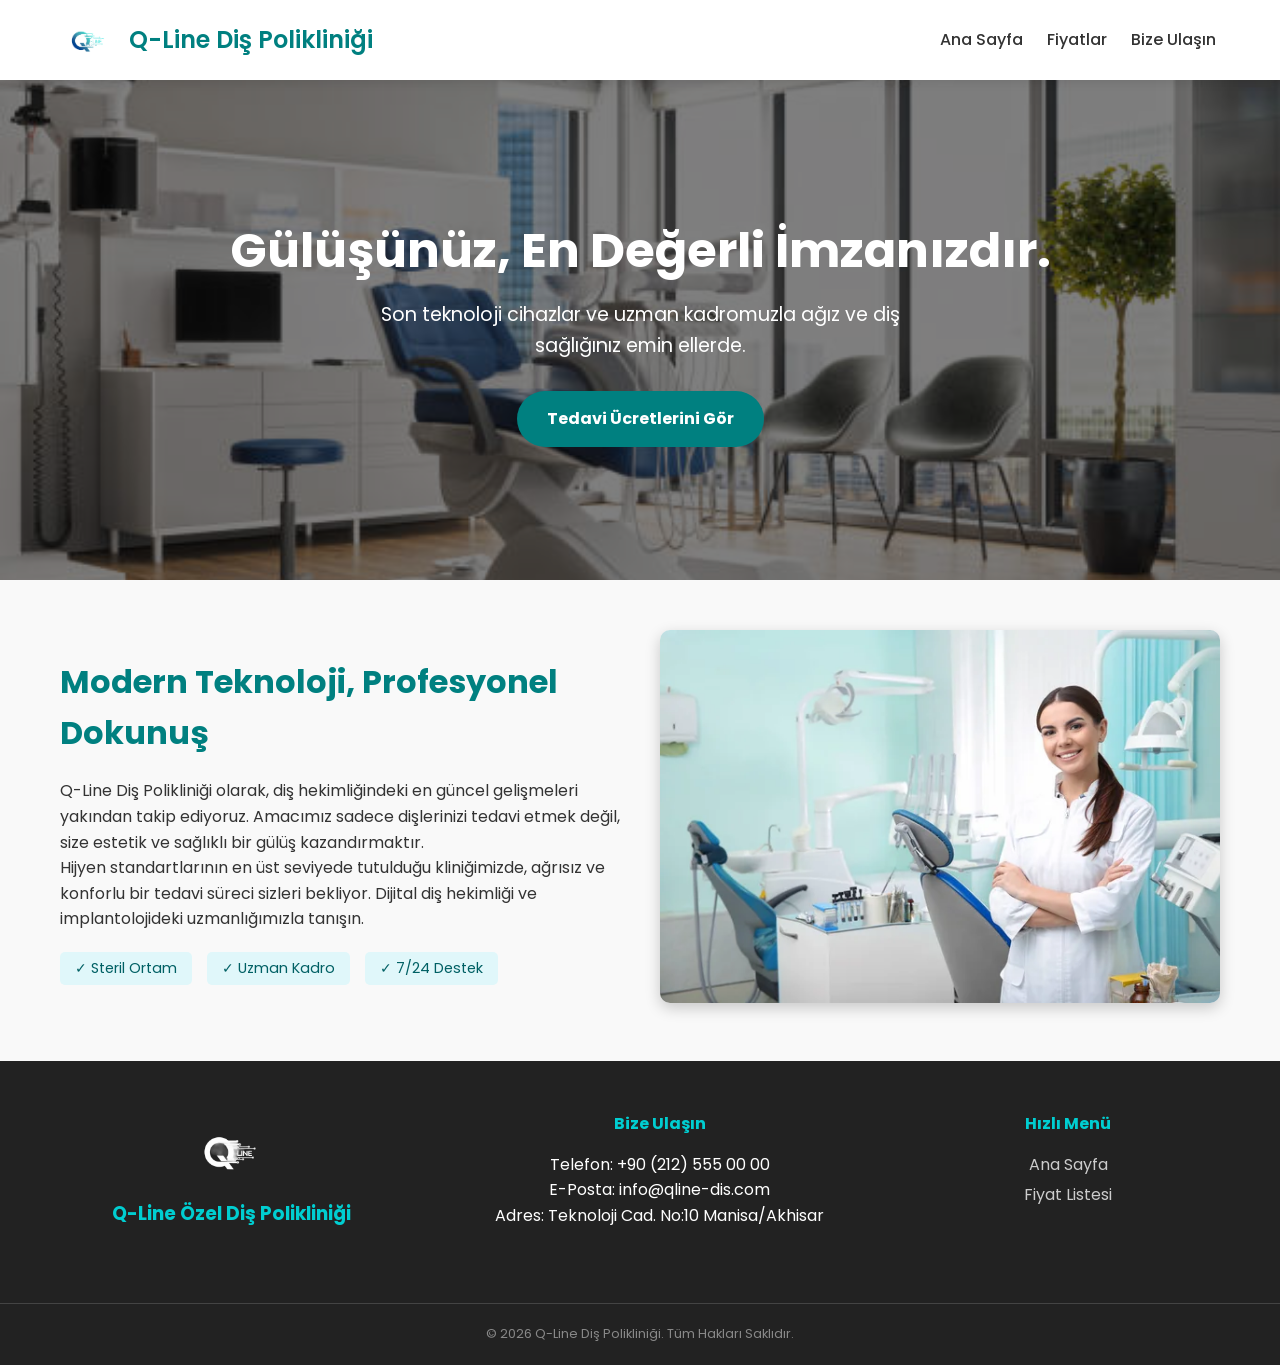
==== index.html @ 9583fdb8 "Add files via upload" ====
<!DOCTYPE html>
<html lang="tr">
<head>
    <meta charset="UTF-8">
    <meta name="viewport" content="width=device-width, initial-scale=1.0">
    <meta name="author" content="Oğuzhan Püsküllü">
    <meta name="keywords" content="q-line,diş,klinik,özel,">
    <link rel="shortcut icon" href="photos/logo.png">
    <title>Q-Line Diş Polikliniği | Modern ve Güvenilir</title>
    <link rel="stylesheet" href="style.css">
    <link href="https://fonts.googleapis.com/css2?family=Poppins:wght@300;400;600&display=swap" rel="stylesheet">
</head>
<body>

    <div class="navbar">
        <div class="logo-container">
            <img src="photos/logo.png" alt="Q-Line Logo" class="nav-logo">
            <span class="brand-name">Q-Line Diş Polikliniği</span>
        </div>
        <div class="menu-links">
            <a href="index.html" class="active">Ana Sayfa</a>
            <a href="task2.html">Fiyatlar</a>
            <a href="#iletisim">Bize Ulaşın</a>
        </div>
    </div>

    <div class="hero-section">
        <div class="hero-overlay">
            <h1>Gülüşünüz, En Değerli İmzanızdır.</h1>
            <p>Son teknoloji cihazlar ve uzman kadromuzla ağız ve diş sağlığınız emin ellerde.</p>
            <a href="task2.html" class="cta-button">Tedavi Ücretlerini Gör</a>
        </div>
    </div>

    <div class="container main-content">
        <div class="row">
            <div class="col-text">
                <h2>Modern Teknoloji, Profesyonel Dokunuş</h2>
                <p>
                    Q-Line Diş Polikliniği olarak, diş hekimliğindeki en güncel gelişmeleri yakından takip ediyoruz. 
                    Amacımız sadece dişlerinizi tedavi etmek değil, size estetik ve sağlıklı bir gülüş kazandırmaktır.
                </p>
                <p>
                    Hijyen standartlarının en üst seviyede tutulduğu kliniğimizde, ağrısız ve konforlu bir tedavi süreci 
                    sizleri bekliyor. Dijital diş hekimliği ve implantolojideki uzmanlığımızla tanışın.
                </p>
                <div class="features">
                    <div class="feature-item">✓ Steril Ortam</div>
                    <div class="feature-item">✓ Uzman Kadro</div>
                    <div class="feature-item">✓ 7/24 Destek</div>
                </div>
            </div>
            <div class="col-image">
                <img src="photos/disci.jpg" alt="Q-Line Uzman Diş Hekimi">
            </div>
        </div>
    </div>

    <div id="iletisim" class="footer">
        <div class="footer-content">
            <div class="footer-box">
                <img src="photos/logo.png" alt="Q-Line Logo Küçük">
                <h3>Q-Line Özel Diş Polikliniği</h3>
            </div>
            
            <div class="footer-box">
                <h4>Bize Ulaşın</h4>
                <p>Telefon: +90 (212) 555 00 00</p>
                <p>E-Posta: info@qline-dis.com</p>
                <p>Adres: Teknoloji Cad. No:10 Manisa/Akhisar</p>
            </div>

            <div class="footer-box">
                <h4>Hızlı Menü</h4>
                <a href="index.html">Ana Sayfa</a>
                <a href="task2.html">Fiyat Listesi</a>
            </div>
        </div>
        
        <div class="copyright">
            <p>&copy; 2026 Q-Line Diş Polikliniği. Tüm Hakları Saklıdır.</p>
        </div>
    </div>

</body>
</html>
---- style.css ----
/* GENEL AYARLAR */
* {
    margin: 0;
    padding: 0;
    box-sizing: border-box; /* Kutuların boyut hesaplamasını düzeltir */
}
:root {
    --primary-color: #233b61;                                    
    --accent-color: #3498db;     
    --highlight-color: #00c721;  
    --bg-color: #f4f6f7;         
    --text-dark: #333333;
    --text-light: #7f8c8d;
}

body {
    font-family: 'Poppins', sans-serif; /* Modern ve okunaklı font */
    background-color: #f9f9f9;
    color: #333;
    line-height: 1.6;
}

/* ÜST MENÜ (NAVBAR) TASARIMI */
.navbar {
    background-color: #ffffff;
    height: 80px;
    display: flex; /* Elemanları yan yana dizer */
    justify-content: space-between; /* Sağa ve sola yaslar */
    align-items: center; /* Dikeyde ortalar */
    padding: 0 5%; /* Kenarlardan boşluk */
    box-shadow: 0 2px 10px rgba(0,0,0,0.1); /* Hafif gölge */
    position: sticky; /* Sayfa kayınca üstte sabit kalır */
    top: 0;
    z-index: 1000;
}

.logo-container {
    display: flex;
    align-items: center;
}

.nav-logo {
    height: 50px; /* Logo boyutu */
    margin-right: 15px;
}

.brand-name {
    font-size: 1.5rem;
    font-weight: 600;
    color: #008080; /* Q-Line Logodaki Turkuaz tonu */
}

.menu-links a {
    text-decoration: none; /* Alt çizgiyi kaldır */
    color: #333;
    margin-left: 20px;
    font-weight: 500;
    transition: color 0.3s; /* Renk değişimi yumuşak olsun */
}

.menu-links a:hover {
    color: #008080; /* Üzerine gelince turkuaz olsun */
}

/* HERO ALANI (KAPAK FOTOĞRAFI) */
.hero-section {
    width: 100%;
    height: 500px;
    /* Klinik fotoğrafını arka plan yapıyoruz */
    background-image: url('photos/disfoto.jpg'); 
    background-size: cover; /* Resmi alana sığdır */
    background-position: center;
    position: relative;
    display: flex;
    align-items: center;
    justify-content: center;
    text-align: center;
}

/* Resmin üzerine koyu bir filtre atarak yazıyı okunur yapıyoruz */
.hero-overlay {
    background-color: rgba(0, 0, 0, 0.5); /* Yarı saydam siyah */
    width: 100%;
    height: 100%;
    display: flex;
    flex-direction: column;
    align-items: center;
    justify-content: center;
    color: white;
    padding: 20px;
}

.hero-overlay h1 {
    font-size: 3rem;
    margin-bottom: 10px;
}

.hero-overlay p {
    font-size: 1.2rem;
    margin-bottom: 30px;
    max-width: 600px;
}

/* Buton Tasarımı */
.cta-button {
    padding: 15px 30px;
    background-color: #008080; /* Turkuaz */
    color: white;
    text-decoration: none;
    border-radius: 30px; /* Yuvarlak kenarlar */
    font-weight: bold;
    transition: background 0.3s;
}

.cta-button:hover {
    background-color: #005f5f; /* Koyu turkuaz */
}

/* İÇERİK BÖLÜMÜ (Flexbox ile yan yana dizilim) */
.container {
    max-width: 1200px;
    margin: 50px auto; /* Ortala */
    padding: 0 20px;
}

.row {
    display: flex; /* Yan yana getir */
    align-items: center;
    gap: 40px; /* Aradaki boşluk */
    flex-wrap: wrap; /* Mobilde sığmazsa aşağı at */
}

.col-text {
    flex: 1; /* Alanın yarısını kapla */
}

.col-image {
    flex: 1; /* Alanın diğer yarısını kapla */
}

.col-image img {
    width: 100%;
    border-radius: 10px;
    box-shadow: 0 5px 15px rgba(0,0,0,0.2);
}

.col-text h2 {
    color: #008080;
    margin-bottom: 20px;
    font-size: 2rem;
}

.features {
    margin-top: 20px;
    display: flex;
    gap: 15px;
}

.feature-item {
    background: #e0f7fa;
    padding: 5px 15px;
    border-radius: 5px;
    color: #006064;
    font-size: 0.9rem;
}

/* FOOTER (ALT KISIM) */
.footer {
    background-color: #222; /* Koyu arka plan */
    color: #fff;
    padding: 50px 0 20px 0;
}

.footer-content {
    max-width: 1200px;
    margin: 0 auto;
    display: flex;
    justify-content: space-around;
    flex-wrap: wrap;
    text-align: center;
}

.footer-box {
    margin-bottom: 20px;
    min-width: 200px;
}

.footer-box img {
    height: 80px;
    margin-bottom: 0px;
    filter: brightness(0) invert(1); /* Logoyu beyaz yapar */
}

.footer-box h3, .footer-box h4 {
    margin-bottom: 15px;
    color: #00ced1;
}

.footer-box a {
    color: #ccc;
    text-decoration: none;
    display: block;
    margin-bottom: 5px;
}

.copyright {
    text-align: center;
    margin-top: 40px;
    border-top: 1px solid #444;
    padding-top: 20px;
    font-size: 0.8rem;
    color: #888;
}

.main-container {
    max-width: 1200px;
    margin: 0 auto;
    padding: 40px 20px;
    text-align: center;
}

/* BAŞLIK ALANI VE LOGO YERLEŞİMİ */
.page-header {
    margin-bottom: 50px;
}

/* HTML değiştirmeden CSS ile Logo Ekleme (Ghost Protocol Yöntemi) */
/* Yorum: HTML yapısını bozmamak için ::before pseudo-element kullandım  */
.page-header::before {
    content: ''; /* İçerik boş, sadece görsel olacak */
    display: block; /* Blok eleman gibi davranıp üstte yer kaplasın */
    width: 200px;   /* Logonun genişliği */
    height: 100px;  /* Logonun yüksekliği */
    margin: 0 auto 20px auto; /* Ortala ve altından boşluk bırak */
    
    /* Logo Dosyasının Yolu */
    background-image: url('photos/logo.png'); 
    background-size: contain; /* Resmi kutuya sığdır */
    background-repeat: no-repeat; /* Tekrar etme */
    background-position: center; /* Ortala */
}

.page-header h1 {
    color: var(--primary-color);
    font-size: 2.5rem;
    margin-bottom: 10px;
}

.page-header p {
    color: var(--text-light);
    margin-bottom: 40px;
}

/* GHOST PROTOCOL GÖREVİ: LAYOUT ÇÖZÜMÜ */
.pricing-wrapper {
    display: flex; /* Kartları yan yana diz */
    justify-content: center;
    gap: 30px;
    flex-wrap: wrap; /* Mobilde alta düşmesi için */
    align-items: stretch;
}

/* KART TASARIMI */
.card {
    background: #ffffff;
    border-radius: 10px;
    box-shadow: 0 5px 15px rgba(0,0,0,0.1);
    flex: 1;
    min-width: 300px;
    max-width: 380px;
    display: flex;
    flex-direction: column;
    overflow: hidden;
    position: relative;
    border-top: 5px solid var(--primary-color);
    transition: transform 0.3s ease;
}

.card:hover {
    transform: translateY(-10px);
}

/* POPÜLER KART */
.card.popular {
    border-top: 5px solid var(--highlight-color);
    transform: scale(1.05);
    z-index: 1;
}

.badge {
    position: absolute;
    top: 0;
    right: 0;
    background-color: var(--highlight-color);
    color: white;
    padding: 5px 15px;
    font-size: 0.8rem;
    font-weight: bold;
    border-bottom-left-radius: 10px;
}

/* KART İÇERİKLERİ */
.card-header {
    padding: 30px;
    background-color: #fafafa;
    border-bottom: 1px solid #eee;
}

.card-header h3 {
    color: var(--primary-color);
    margin-bottom: 15px;
    text-transform: uppercase;
    letter-spacing: 1px;
}

.price-box {
    display: flex;
    justify-content: center;
    align-items: baseline;
    color: var(--text-dark);
}

.currency {
    font-size: 1.5rem;
    margin-right: 5px;
}

.amount {
    font-size: 3rem;
    font-weight: bold;
    color: var(--primary-color);
}

.period {
    color: var(--text-light);
}

.card-body {
    padding: 30px;
    flex-grow: 1;
}

.card-body ul {
    list-style: none;
    text-align: left;
}

.card-body ul li {
    margin-bottom: 15px;
    padding-left: 25px;
    position: relative;
    color: var(--text-dark);
}

/* Yeşil Onay İkonu */
.card-body ul li::before {
    content: '✔';
    color: #27ae60;
    position: absolute;
    left: 0;
    font-weight: bold;
}

/* Pasif Özellikler */
.card-body ul li.disabled {
    color: #ccc;
    text-decoration: line-through;
}

.card-body ul li.disabled::before {
    content: '✖';
    color: #ccc;
}

.card-footer {
    padding: 30px;
    background-color: #fafafa;
}

/* BUTONLAR */
.btn {
    display: inline-block;
    padding: 12px 30px;
    color: var(--primary-color);
    border: 2px solid var(--primary-color);
    text-decoration: none;
    border-radius: 25px;
    font-weight: bold;
    transition: all 0.3s ease;
}

.btn:hover {
    background-color: var(--primary-color);
    color: white;
}

.btn-primary {
    background-color: var(--highlight-color);
    border-color: var(--highlight-color);
    color: white;
}

.btn-primary:hover {
    background-color: #0b4715;
    border-color: 0b4715;
}

/* GERİ DÖN LİNKİ */
.back-link {
    margin-top: 40px;
}

.back-link a {
    text-decoration: none;
    color: var(--text-light);
    font-weight: bold;
}

.back-link a:hover {
    color: var(--primary-color);
}
/* MOBİL UYUMLULUK (RESPONSIVE) */
@media (max-width: 768px) {
    .navbar {
        flex-direction: column; /* Menüyü alt alta al */
        height: auto;
        padding: 15px;
    }

    .menu-links {
        margin-top: 15px;
    }
    
    .hero-overlay h1 {
        font-size: 2rem; /* Başlığı küçült */
    }

    .row {
        flex-direction: column; /* İçeriği alt alta diz */
    }

    .footer-content {
        flex-direction: column;
        align-items: center;
    }
}
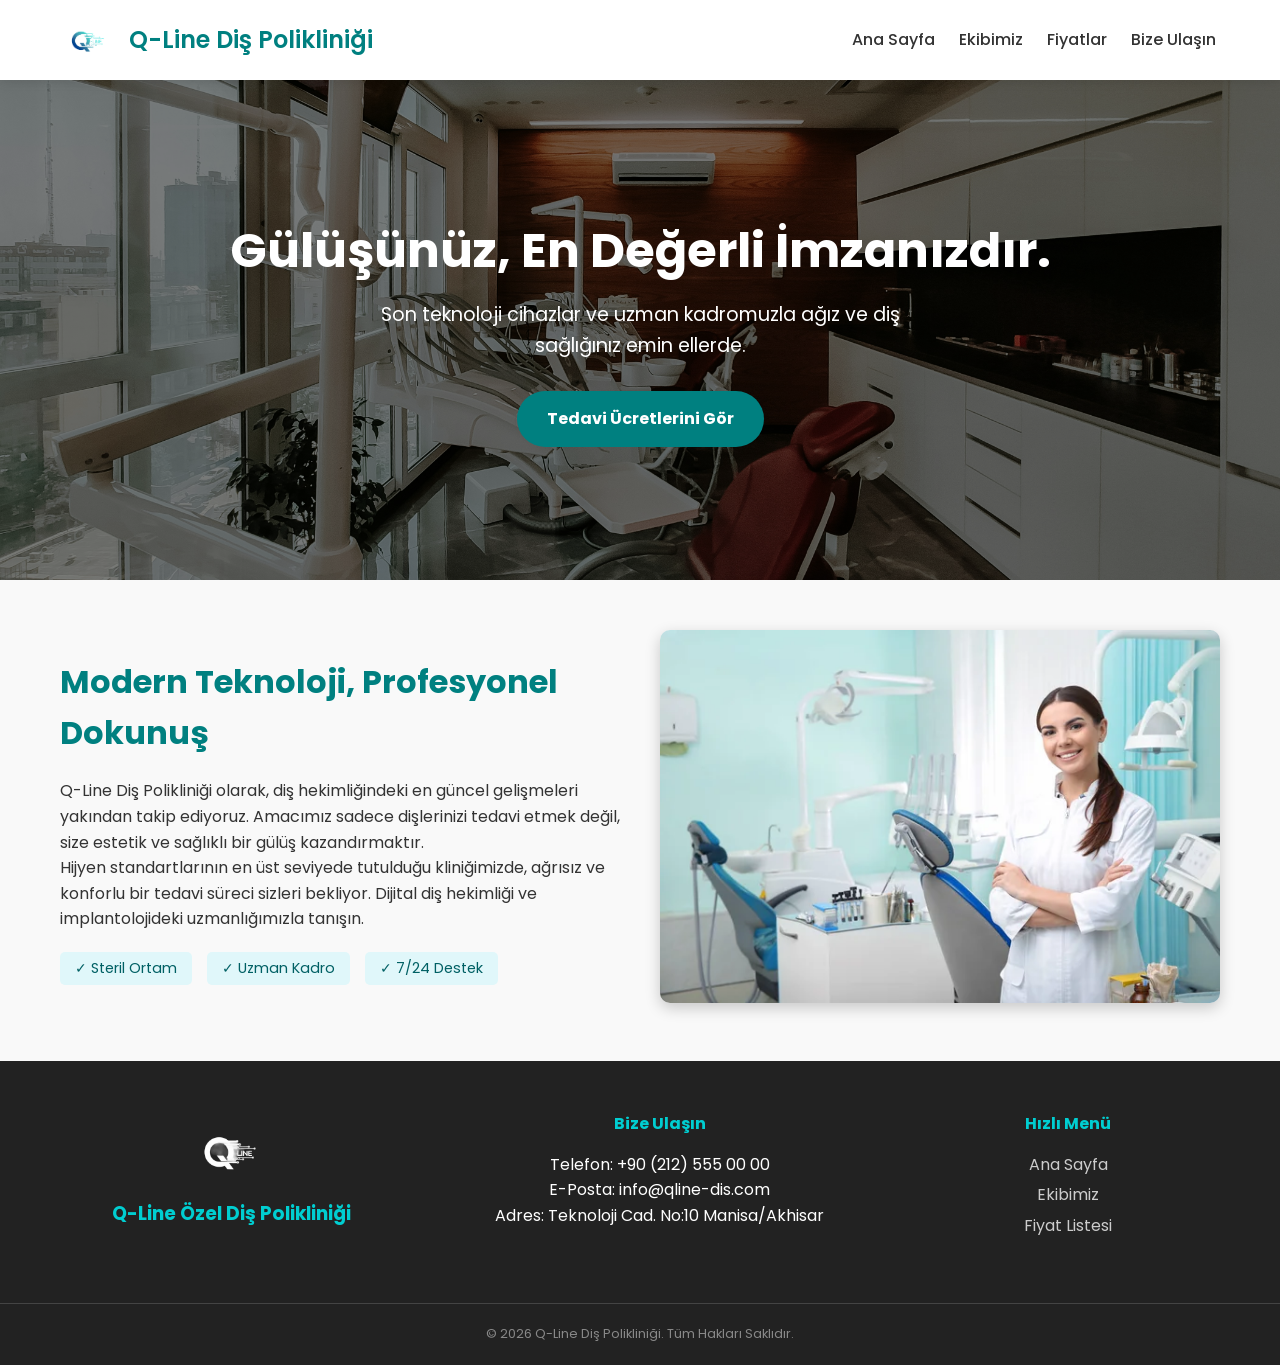
==== commit fa1a3f17: "Update index.html" ====
--- a/index.html
+++ b/index.html
@@ -6,7 +6,7 @@
     <meta name="author" content="Oğuzhan Püsküllü">
     <meta name="keywords" content="q-line,diş,klinik,özel,">
     <link rel="shortcut icon" href="photos/logo.png">
-    <title>Q-Line Diş Polikliniği | Modern ve Güvenilir</title>
+    <title>Q-Line Diş Polikliniği</title>
     <link rel="stylesheet" href="style.css">
     <link href="https://fonts.googleapis.com/css2?family=Poppins:wght@300;400;600&display=swap" rel="stylesheet">
 </head>
@@ -19,6 +19,7 @@
         </div>
         <div class="menu-links">
             <a href="index.html" class="active">Ana Sayfa</a>
+            <a href="team.html">Ekibimiz</a>
             <a href="task2.html">Fiyatlar</a>
             <a href="#iletisim">Bize Ulaşın</a>
         </div>
@@ -73,6 +74,7 @@
             <div class="footer-box">
                 <h4>Hızlı Menü</h4>
                 <a href="index.html">Ana Sayfa</a>
+                <a href="team.html">Ekibimiz</a>
                 <a href="task2.html">Fiyat Listesi</a>
             </div>
         </div>
@@ -83,4 +85,4 @@
     </div>
 
 </body>
-</html>+</html>
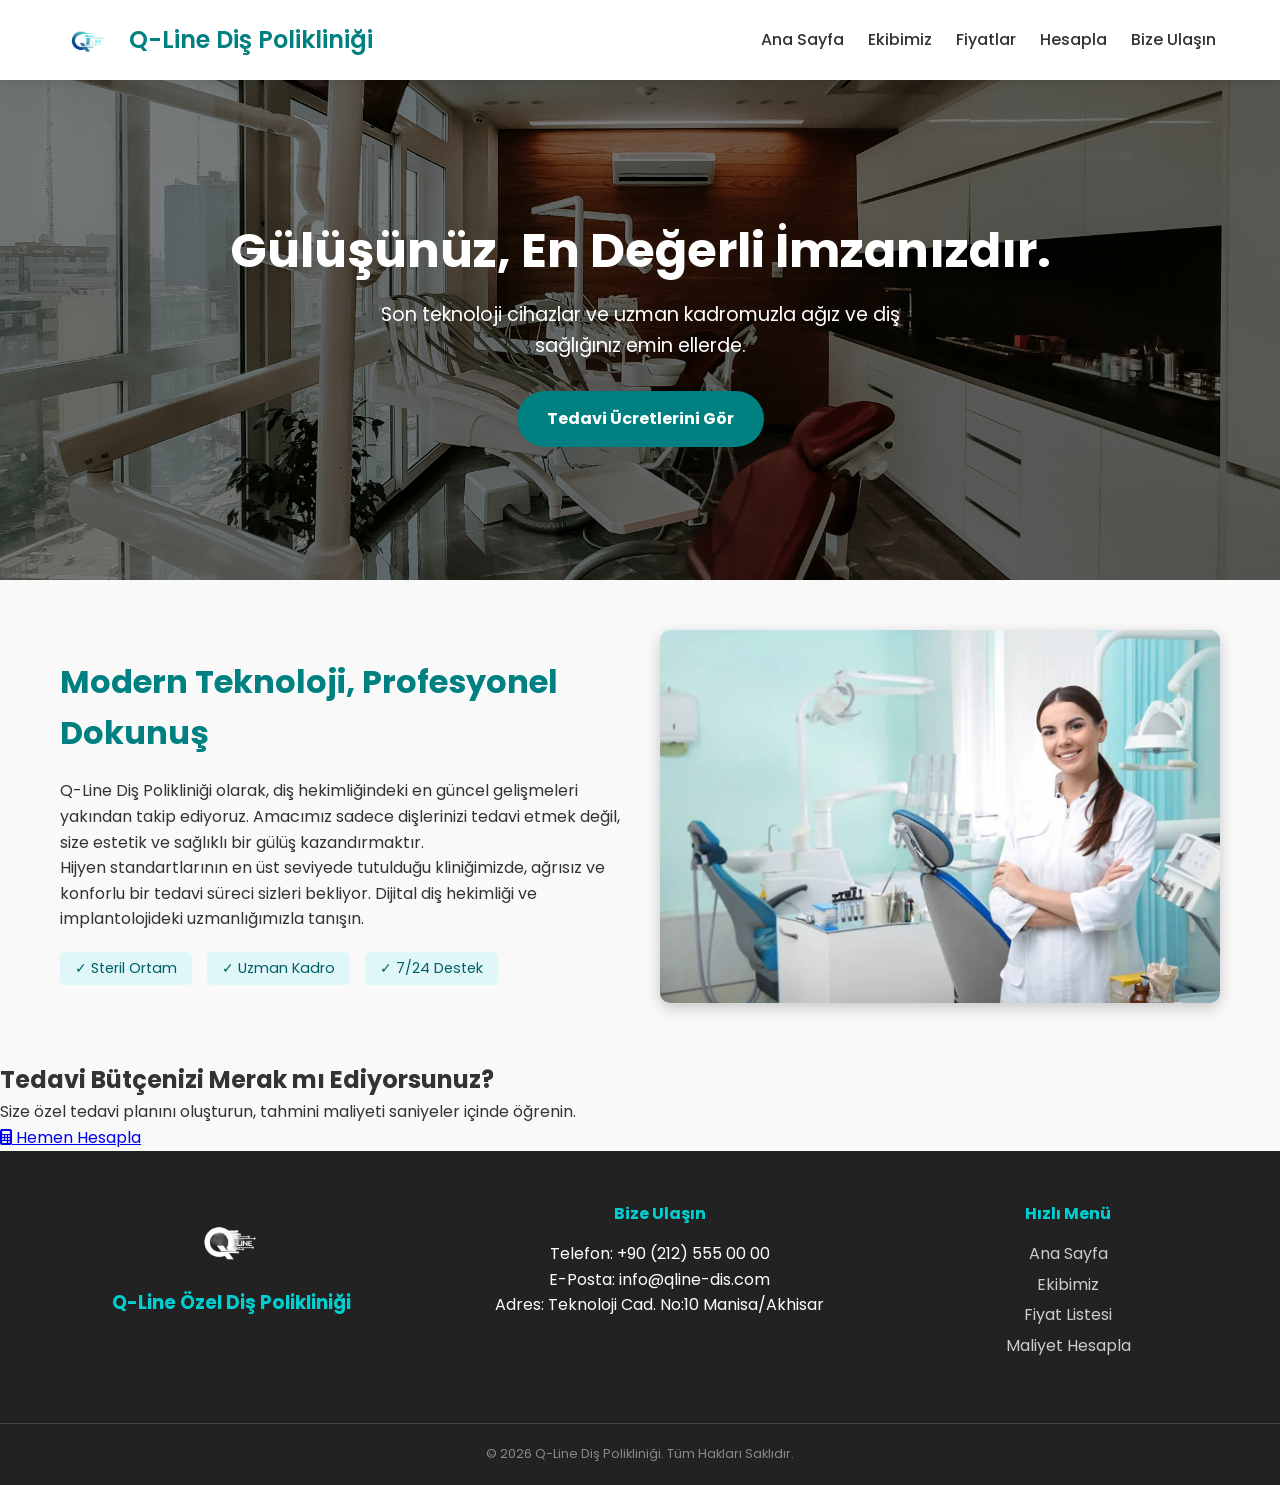
==== commit dd55816e: "Update index.html" ====
--- a/index.html
+++ b/index.html
@@ -4,11 +4,12 @@
     <meta charset="UTF-8">
     <meta name="viewport" content="width=device-width, initial-scale=1.0">
     <meta name="author" content="Oğuzhan Püsküllü">
-    <meta name="keywords" content="q-line,diş,klinik,özel,">
+    <meta name="keywords" content="q-line,diş,klinik,özel,fiyat hesaplama">
     <link rel="shortcut icon" href="photos/logo.png">
     <title>Q-Line Diş Polikliniği</title>
     <link rel="stylesheet" href="style.css">
     <link href="https://fonts.googleapis.com/css2?family=Poppins:wght@300;400;600&display=swap" rel="stylesheet">
+    <link rel="stylesheet" href="https://cdnjs.cloudflare.com/ajax/libs/font-awesome/6.4.0/css/all.min.css">
 </head>
 <body>
 
@@ -21,7 +22,7 @@
             <a href="index.html" class="active">Ana Sayfa</a>
             <a href="team.html">Ekibimiz</a>
             <a href="task2.html">Fiyatlar</a>
-            <a href="#iletisim">Bize Ulaşın</a>
+            <a href="teklif.html">Hesapla</a> <a href="#iletisim">Bize Ulaşın</a>
         </div>
     </div>
 
@@ -56,7 +57,19 @@
             </div>
         </div>
     </div>
-
+    <div class="cta-banner">
+        <div class="cta-overlay">
+            <div class="cta-text">
+                <h2>Tedavi Bütçenizi Merak mı Ediyorsunuz?</h2>
+                <p>Size özel tedavi planını oluşturun, tahmini maliyeti saniyeler içinde öğrenin.</p>
+            </div>
+            <div class="cta-action">
+                <a href="teklif.html" class="btn-cta">
+                    <i class="fa-solid fa-calculator"></i> Hemen Hesapla
+                </a>
+            </div>
+        </div>
+    </div>
     <div id="iletisim" class="footer">
         <div class="footer-content">
             <div class="footer-box">
@@ -76,7 +89,7 @@
                 <a href="index.html">Ana Sayfa</a>
                 <a href="team.html">Ekibimiz</a>
                 <a href="task2.html">Fiyat Listesi</a>
-            </div>
+                <a href="teklif.html">Maliyet Hesapla</a> </div>
         </div>
         
         <div class="copyright">
@@ -84,5 +97,5 @@
         </div>
     </div>
 
-</body>
+    </body>
 </html>
--- a/style.css
+++ b/style.css
@@ -225,7 +225,6 @@
 }
 
 /* HTML değiştirmeden CSS ile Logo Ekleme (Ghost Protocol Yöntemi) */
-/* Yorum: HTML yapısını bozmamak için ::before pseudo-element kullandım  */
 .page-header::before {
     content: ''; /* İçerik boş, sadece görsel olacak */
     display: block; /* Blok eleman gibi davranıp üstte yer kaplasın */
@@ -251,7 +250,7 @@
     margin-bottom: 40px;
 }
 
-/* GHOST PROTOCOL GÖREVİ: LAYOUT ÇÖZÜMÜ */
+/* LAYOUT ÇÖZÜMÜ */
 .pricing-wrapper {
     display: flex; /* Kartları yan yana diz */
     justify-content: center;
@@ -443,4 +442,189 @@
         flex-direction: column;
         align-items: center;
     }
-}+}
+
+/* =========================================================
+   TASK 3: EKİBİMİZ SAYFASI CSS (Buradan sonrası yeni eklenenler)
+   ========================================================= */
+
+/* Vizyon Yazısı Alanı */
+.vision-box {
+    max-width: 800px;
+    margin: 0 auto 50px auto;
+    padding: 20px;
+    background-color: #fff;
+    border-left: 5px solid var(--primary-color); /* Sol tarafa kurumsal çizgi */
+    border-radius: 5px;
+    box-shadow: 0 4px 6px rgba(0,0,0,0.05);
+}
+
+.vision-box p {
+    font-size: 1.1rem;
+    color: #555;
+    font-style: italic;
+}
+
+/* Kartları Kapsayan Alan (Grid Yapısı) */
+.team-wrapper {
+    display: flex;
+    justify-content: center;
+    gap: 30px;
+    flex-wrap: wrap;
+    padding: 20px 0;
+}
+
+/* -----------------------------------------
+   STANDART PERSONEL KARTI (SLIDE UP EFEKTİ)
+   ----------------------------------------- */
+.team-card {
+    background: #fff;
+    width: 280px;
+    border-radius: 15px;
+    overflow: hidden;
+    box-shadow: 0 10px 20px rgba(0,0,0,0.1);
+    transition: transform 0.4s ease, box-shadow 0.4s ease; /* Animasyon geçiş süresi */
+    border-bottom: 4px solid transparent;
+}
+
+.team-card:hover {
+    transform: translateY(-15px); 
+    box-shadow: 0 15px 30px rgba(0,0,0,0.2);
+    border-bottom: 4px solid var(--accent-color);
+}
+
+.card-image-box {
+    width: 100%;
+    height: 300px;
+    overflow: hidden;
+}
+
+.card-image-box img {
+    width: 100%;
+    height: 100%;
+    object-fit: cover; /* Resmi kutuya sığdırır */
+    object-position: top center;
+}
+
+.team-info {
+    padding: 20px;
+    text-align: center;
+}
+
+.team-info h3 {
+    color: var(--primary-color);
+    margin-bottom: 5px;
+}
+
+.team-info .role {
+    color: var(--accent-color);
+    font-weight: 600;
+    font-size: 0.9rem;
+    display: block;
+    margin-bottom: 10px;
+    text-transform: uppercase;
+}
+
+.team-info .desc {
+    font-size: 0.85rem;
+    color: var(--text-light);
+}
+
+/* -----------------------------------------
+   ÖZEL KART: LEAD DEVELOPER (FLIP/DÖNME EFEKTİ)
+   ----------------------------------------- */
+
+/* Flip Kart Konteyneri */
+.flip-card-container {
+    background-color: transparent;
+    width: 280px;
+    height: 480px; /* Diğer kartların toplam yüksekliğine yakın bir değer */
+    perspective: 1000px; /* 3D derinlik hissi verir */
+}
+
+/* İç Kapsayıcı: Ön ve Arka yüzü tutar */
+.flip-card-inner {
+    position: relative;
+    width: 100%;
+    height: 100%;
+    text-align: center;
+    transition: transform 0.8s; /* Dönüş hızı */
+    transform-style: preserve-3d; /* 3D dönüşü korur */
+    box-shadow: 0 10px 20px rgba(0,0,0,0.1);
+    border-radius: 15px;
+}
+
+.flip-card-container:hover .flip-card-inner {
+    transform: rotateY(180deg);
+}
+
+/* Ön ve Arka Yüz Ortak Ayarları */
+.flip-card-front, .flip-card-back {
+    position: absolute;
+    width: 100%;
+    height: 100%;
+    -webkit-backface-visibility: hidden; /* Arka yüzü dönerken gizle */
+    backface-visibility: hidden;
+    border-radius: 15px;
+    display: flex;
+    flex-direction: column;
+    justify-content: center;
+    align-items: center;
+}
+
+/* Ön Yüz Tasarımı */
+.flip-card-front {
+    background-color: #fff;
+    color: #333;
+}
+
+/* Teknik Avatar Görseli */
+.tech-avatar {
+    width: 100%;
+    height: 250px;
+    background: linear-gradient(135deg, #1e2a3a 0%, #233b61 100%); /* Koyu lacivert teknik arka plan */
+    display: flex;
+    justify-content: center;
+    align-items: center;
+    color: #00c721; /* Matrix yeşili kod rengi */
+    font-size: 4rem;
+    border-bottom: 5px solid var(--highlight-color);
+}
+
+.team-info .role.highlight {
+    color: var(--highlight-color); /* Daha canlı bir yeşil */
+    font-weight: 700;
+}
+
+/* ARKA YÜZ (SERTİFİKA FOTOĞRAFI İÇİN GÜNCELLENMİŞ VERSİYON) */
+.flip-card-back {
+    background-color: #f4f6f7; /* Resim tam doldurmazsa arka plan rengi */
+    transform: rotateY(180deg); /* Başlangıçta arkada olduğu için dönük */
+    /* Resmi kenarlardan biraz içeri alarak doğal bir çerçeve etkisi yaratıyoruz */
+    padding: 5px; 
+    border: 5px solid var(--primary-color); /* Dış çerçeve */
+    overflow: hidden;
+    /* İçeriği ortala */
+    display: flex;
+    align-items: center;
+    justify-content: center;
+}
+
+.flip-card-back img {
+    width: 100%;
+    height: 100%;
+    /* ÖNEMLİ DEĞİŞİKLİK: 'contain' ile resmin tamamı görünür, kesilmez */
+    object-fit: contain; 
+    border-radius: 5px; /* Resmin köşelerini hafif yuvarla */
+}
+
+/* Mobil Uyumluluk İçin Ek */
+@media (max-width: 768px) {
+    .team-wrapper {
+        flex-direction: column;
+        align-items: center;
+    }
+    .flip-card-container {
+        margin-bottom: 20px;
+    }
+}
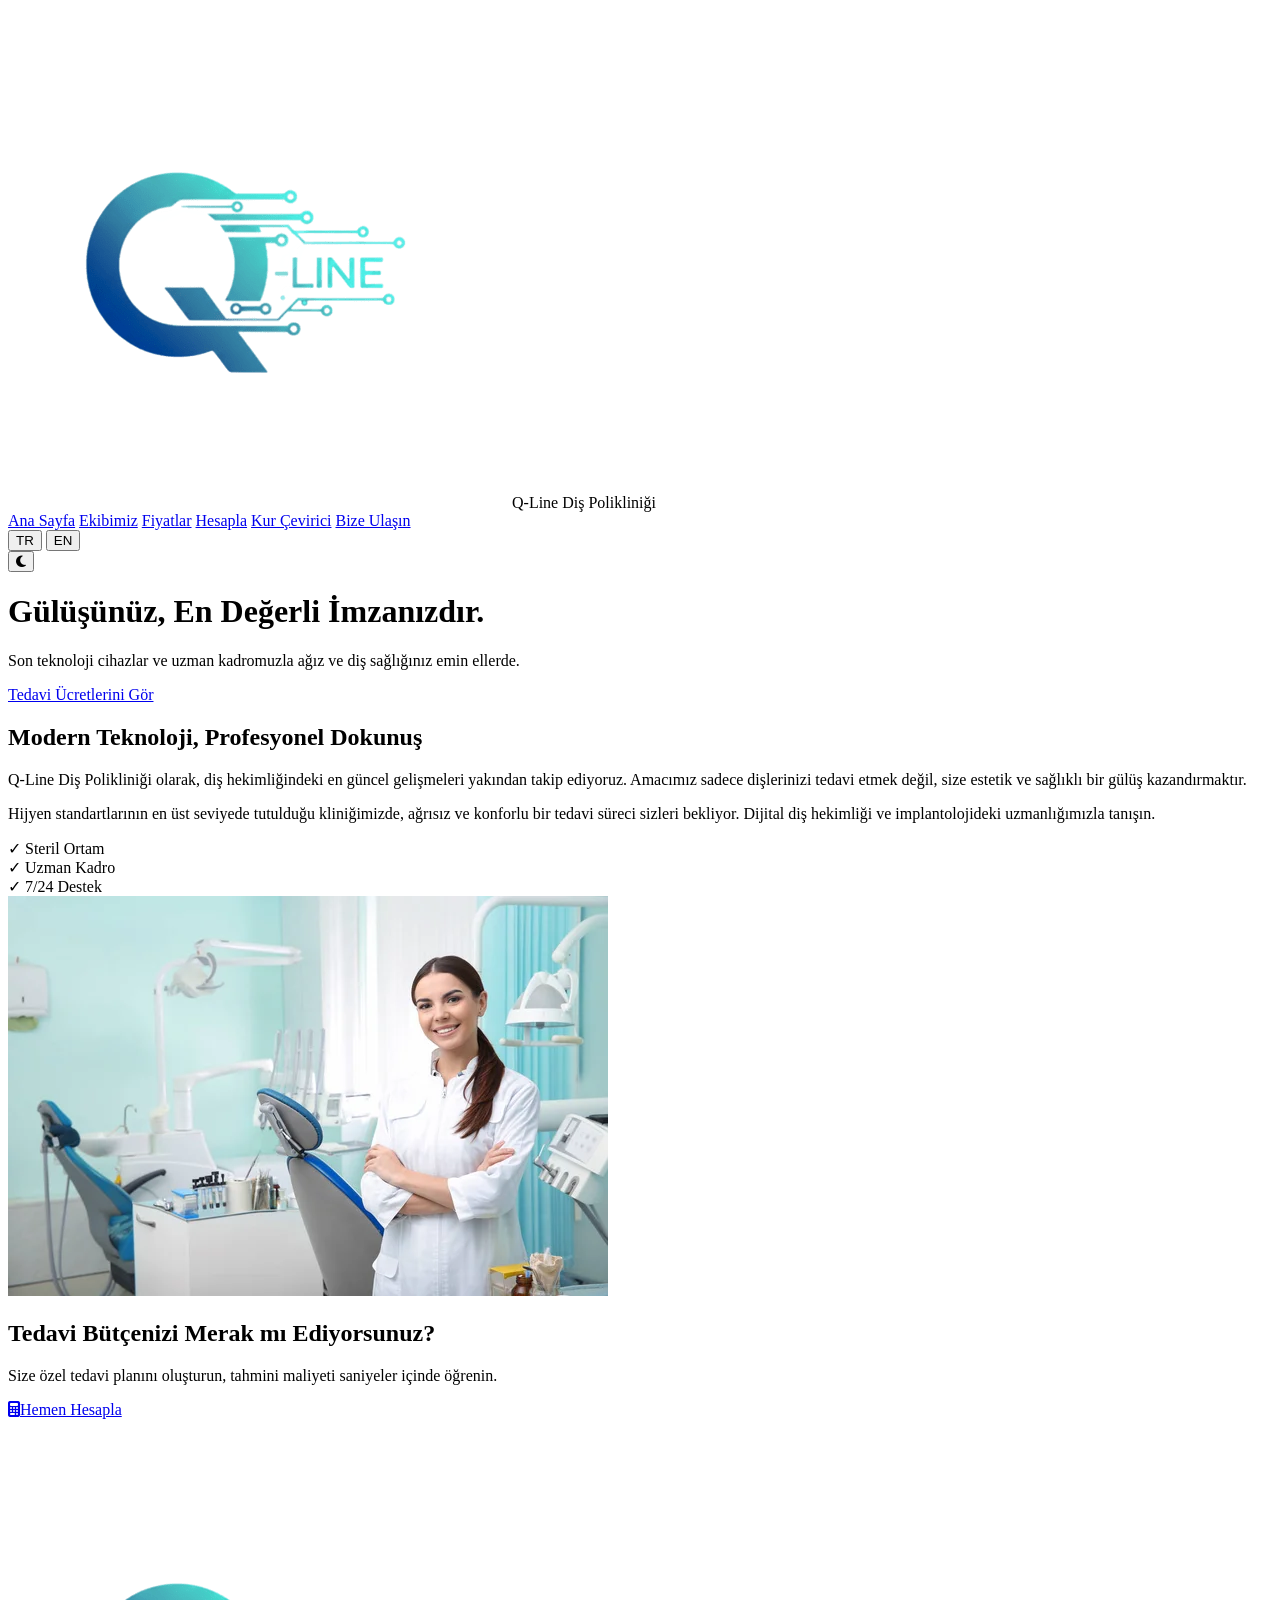
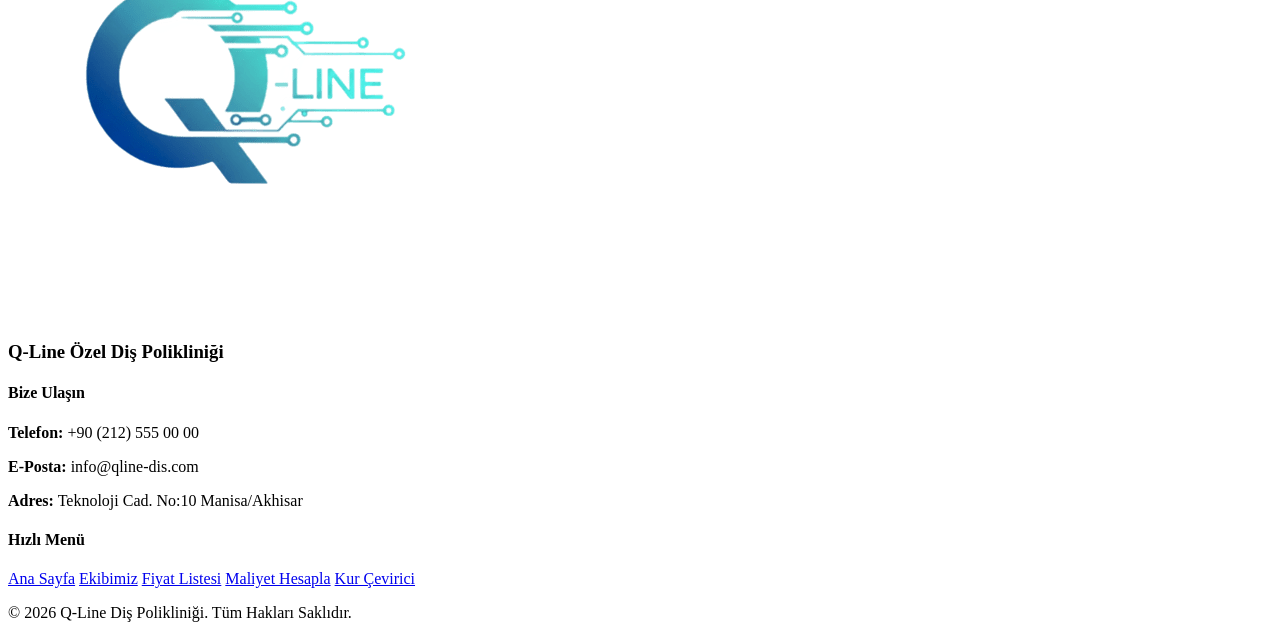
==== commit af5bd3ec: "Add files via upload" ====
--- a/index.html
+++ b/index.html
@@ -1,101 +1,144 @@
-<!DOCTYPE html>
+<!doctype html>
 <html lang="tr">
+
 <head>
+
+  <head>
     <meta charset="UTF-8">
     <meta name="viewport" content="width=device-width, initial-scale=1.0">
-    <meta name="author" content="Oğuzhan Püsküllü">
-    <meta name="keywords" content="q-line,diş,klinik,özel,fiyat hesaplama">
+
+    <title>Q-Line Diş Polikliniği | Manisa Akhisar İmplant ve Estetik Diş</title>
+
+    <meta name="description"
+      content="Manisa Akhisar'da modern teknolojiyle ağrısız diş tedavisi. İmplant, zirkonyum, gülüş tasarımı ve acil diş hekimi hizmetleri Q-Line'da. Ücretsiz muayene için tıklayın.">
+
+    <meta name="keywords"
+      content="manisa dişçi, akhisar diş polikliniği, implant fiyatları, zirkonyum kaplama, estetik diş hekimliği, acil dişçi">
+
+    <meta name="author" content="Q-Line Sağlık Grubu">
+    <meta name="robots" content="index, follow">
     <link rel="shortcut icon" href="photos/logo.png">
-    <title>Q-Line Diş Polikliniği</title>
     <link rel="stylesheet" href="style.css">
+    <link rel="stylesheet" href="https://cdnjs.cloudflare.com/ajax/libs/font-awesome/6.4.0/css/all.min.css">
     <link href="https://fonts.googleapis.com/css2?family=Poppins:wght@300;400;600&display=swap" rel="stylesheet">
-    <link rel="stylesheet" href="https://cdnjs.cloudflare.com/ajax/libs/font-awesome/6.4.0/css/all.min.css">
+  </head>
 </head>
+
 <body>
+  <div class="navbar">
+    <div class="logo-container">
+      <img src="photos/logo.png" alt="Q-Line Logo" class="nav-logo" />
+      <span class="brand-name">Q-Line Diş Polikliniği</span>
+    </div>
+    <div class="menu-links">
+      <a href="index.html" data-lang="nav_home" class="active">Ana Sayfa</a>
+      <a href="pages/team.html" data-lang="nav_team">Ekibimiz</a>
+      <a href="pages/task2.html" data-lang="nav_price">Fiyatlar</a>
+      <a href="pages/teklif.html" data-lang="nav_calc">Hesapla</a>
+      <a href="pages/kur.html" data-lang="nav_curr">Kur Çevirici</a>
+      <a href="#iletisim" data-lang="nav_contact">Bize Ulaşın</a>
 
-    <div class="navbar">
-        <div class="logo-container">
-            <img src="photos/logo.png" alt="Q-Line Logo" class="nav-logo">
-            <span class="brand-name">Q-Line Diş Polikliniği</span>
+      <div class="lang-switch-container">
+        <button class="lang-btn active" onclick="changeLanguage('tr')" id="btn-tr">TR</button>
+        <button class="lang-btn" onclick="changeLanguage('en')" id="btn-en">EN</button>
+      </div>
+
+      <button id="theme-toggle" class="theme-toggle-btn">
+        <i class="fa-solid fa-moon"></i>
+      </button>
+    </div>
+  </div>
+
+  <div class="hero-section">
+    <div class="hero-overlay">
+      <h1 data-lang="hero_title">Gülüşünüz, En Değerli İmzanızdır.</h1>
+      <p data-lang="hero_desc">
+        Son teknoloji cihazlar ve uzman kadromuzla ağız ve diş sağlığınız emin
+        ellerde.
+      </p>
+      <a href="pages/task2.html" data-lang="hero_btn" class="cta-button">Tedavi Ücretlerini Gör</a>
+    </div>
+  </div>
+
+  <div class="container main-content">
+    <div class="row">
+      <div class="col-text">
+        <h2 data-lang="main_h2">Modern Teknoloji, Profesyonel Dokunuş</h2>
+        <p data-lang="main_p1">
+          Q-Line Diş Polikliniği olarak, diş hekimliğindeki en güncel
+          gelişmeleri yakından takip ediyoruz. Amacımız sadece dişlerinizi
+          tedavi etmek değil, size estetik ve sağlıklı bir gülüş
+          kazandırmaktır.
+        </p>
+        <p data-lang="main_p2">
+          Hijyen standartlarının en üst seviyede tutulduğu kliniğimizde,
+          ağrısız ve konforlu bir tedavi süreci sizleri bekliyor. Dijital diş
+          hekimliği ve implantolojideki uzmanlığımızla tanışın.
+        </p>
+        <div class="features">
+          <div class="feature-item" data-lang="feat_1">✓ Steril Ortam</div>
+          <div class="feature-item" data-lang="feat_2">✓ Uzman Kadro</div>
+          <div class="feature-item" data-lang="feat_3">✓ 7/24 Destek</div>
         </div>
-        <div class="menu-links">
-            <a href="index.html" class="active">Ana Sayfa</a>
-            <a href="team.html">Ekibimiz</a>
-            <a href="task2.html">Fiyatlar</a>
-            <a href="teklif.html">Hesapla</a> <a href="#iletisim">Bize Ulaşın</a>
-        </div>
+      </div>
+      <div class="col-image">
+        <img src="photos/disci.jpg" alt="Q-Line Uzman Diş Hekimi" />
+      </div>
+    </div>
+  </div>
+  <div class="cta-banner">
+    <div class="cta-overlay">
+      <div class="cta-text">
+        <h2 data-lang="cta_title">Tedavi Bütçenizi Merak mı Ediyorsunuz?</h2>
+        <p data-lang="cta_desc">
+          Size özel tedavi planını oluşturun, tahmini maliyeti saniyeler
+          içinde öğrenin.
+        </p>
+      </div>
+      <div class="cta-action">
+        <a href="pages/teklif.html" class="btn-cta">
+          <i class="fa-solid fa-calculator"></i><span data-lang="cta_btn">Hemen Hesapla</span>
+        </a>
+      </div>
+    </div>
+  </div>
+  <div id="iletisim" class="footer">
+    <div class="footer-content">
+      <div class="footer-box">
+        <img src="photos/logo.png" alt="Q-Line Logo Küçük">
+        <h3 data-lang="footer_brand">Q-Line Özel Diş Polikliniği</h3>
+      </div>
+
+      <div class="footer-box">
+        <h4 data-lang="footer_contact_title">Bize Ulaşın</h4>
+        <p>
+          <strong data-lang="lbl_phone">Telefon:</strong> +90 (212) 555 00 00
+        </p>
+        <p>
+          <strong data-lang="lbl_email">E-Posta:</strong> info@qline-dis.com
+        </p>
+        <p>
+          <strong data-lang="lbl_addr">Adres:</strong>
+          <span data-lang="txt_addr">Teknoloji Cad. No:10 Manisa/Akhisar</span>
+        </p>
+      </div>
+
+      <div class="footer-box">
+        <h4 data-lang="footer_menu_title">Hızlı Menü</h4>
+        <a href="index.html" data-lang="nav_home">Ana Sayfa</a>
+        <a href="pages/team.html" data-lang="nav_team">Ekibimiz</a>
+        <a href="pages/task2.html" data-lang="footer_nav_price">Fiyat Listesi</a>
+        <a href="pages/teklif.html" data-lang="footer_nav_calc">Maliyet Hesapla</a>
+        <a href="pages/kur.html" data-lang="nav_curr">Kur Çevirici</a>
+      </div>
     </div>
 
-    <div class="hero-section">
-        <div class="hero-overlay">
-            <h1>Gülüşünüz, En Değerli İmzanızdır.</h1>
-            <p>Son teknoloji cihazlar ve uzman kadromuzla ağız ve diş sağlığınız emin ellerde.</p>
-            <a href="task2.html" class="cta-button">Tedavi Ücretlerini Gör</a>
-        </div>
+    <div class="copyright">
+      <p data-lang="footer_rights">&copy; 2026 Q-Line Diş Polikliniği. Tüm Hakları Saklıdır.</p>
     </div>
+  </div>
+  <script src="app.js"></script>
+  <script src="lang.js"></script>
+</body>
 
-    <div class="container main-content">
-        <div class="row">
-            <div class="col-text">
-                <h2>Modern Teknoloji, Profesyonel Dokunuş</h2>
-                <p>
-                    Q-Line Diş Polikliniği olarak, diş hekimliğindeki en güncel gelişmeleri yakından takip ediyoruz. 
-                    Amacımız sadece dişlerinizi tedavi etmek değil, size estetik ve sağlıklı bir gülüş kazandırmaktır.
-                </p>
-                <p>
-                    Hijyen standartlarının en üst seviyede tutulduğu kliniğimizde, ağrısız ve konforlu bir tedavi süreci 
-                    sizleri bekliyor. Dijital diş hekimliği ve implantolojideki uzmanlığımızla tanışın.
-                </p>
-                <div class="features">
-                    <div class="feature-item">✓ Steril Ortam</div>
-                    <div class="feature-item">✓ Uzman Kadro</div>
-                    <div class="feature-item">✓ 7/24 Destek</div>
-                </div>
-            </div>
-            <div class="col-image">
-                <img src="photos/disci.jpg" alt="Q-Line Uzman Diş Hekimi">
-            </div>
-        </div>
-    </div>
-    <div class="cta-banner">
-        <div class="cta-overlay">
-            <div class="cta-text">
-                <h2>Tedavi Bütçenizi Merak mı Ediyorsunuz?</h2>
-                <p>Size özel tedavi planını oluşturun, tahmini maliyeti saniyeler içinde öğrenin.</p>
-            </div>
-            <div class="cta-action">
-                <a href="teklif.html" class="btn-cta">
-                    <i class="fa-solid fa-calculator"></i> Hemen Hesapla
-                </a>
-            </div>
-        </div>
-    </div>
-    <div id="iletisim" class="footer">
-        <div class="footer-content">
-            <div class="footer-box">
-                <img src="photos/logo.png" alt="Q-Line Logo Küçük">
-                <h3>Q-Line Özel Diş Polikliniği</h3>
-            </div>
-            
-            <div class="footer-box">
-                <h4>Bize Ulaşın</h4>
-                <p>Telefon: +90 (212) 555 00 00</p>
-                <p>E-Posta: info@qline-dis.com</p>
-                <p>Adres: Teknoloji Cad. No:10 Manisa/Akhisar</p>
-            </div>
-
-            <div class="footer-box">
-                <h4>Hızlı Menü</h4>
-                <a href="index.html">Ana Sayfa</a>
-                <a href="team.html">Ekibimiz</a>
-                <a href="task2.html">Fiyat Listesi</a>
-                <a href="teklif.html">Maliyet Hesapla</a> </div>
-        </div>
-        
-        <div class="copyright">
-            <p>&copy; 2026 Q-Line Diş Polikliniği. Tüm Hakları Saklıdır.</p>
-        </div>
-    </div>
-
-    </body>
-</html>
+</html>
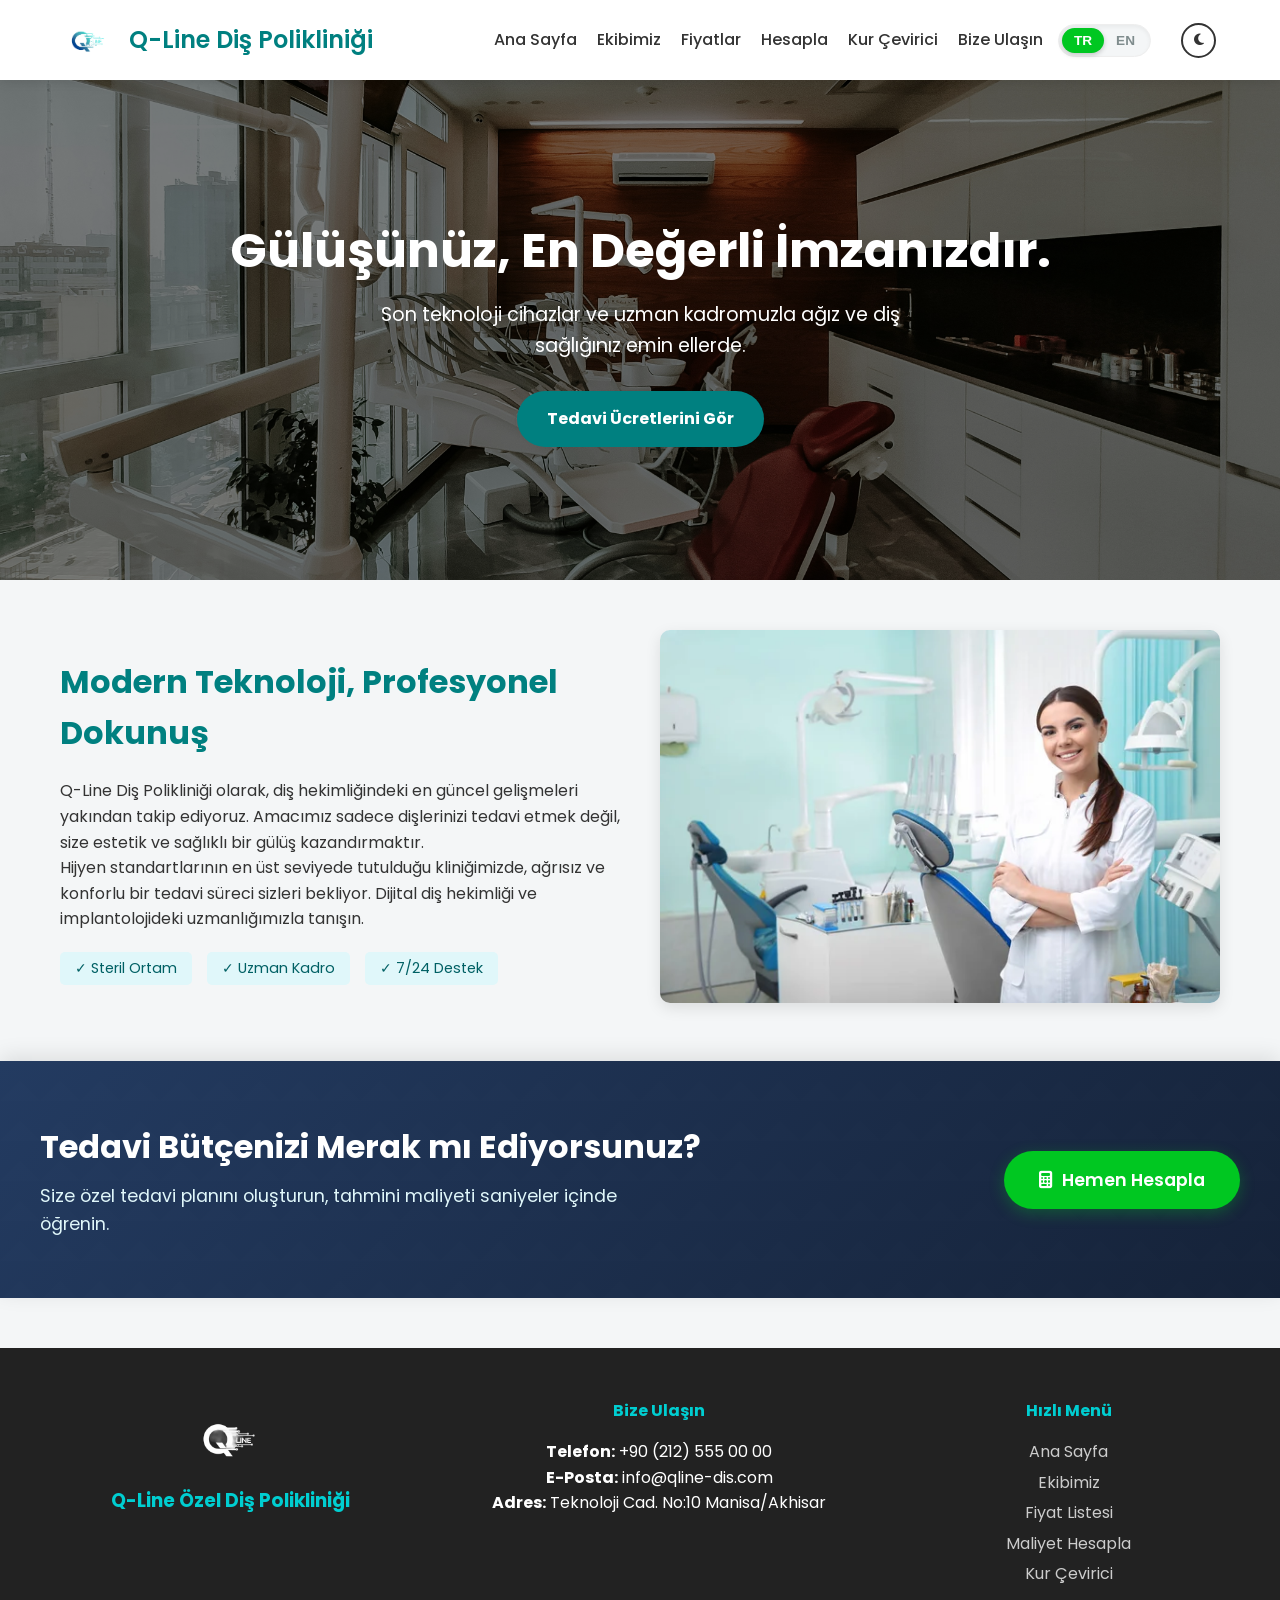
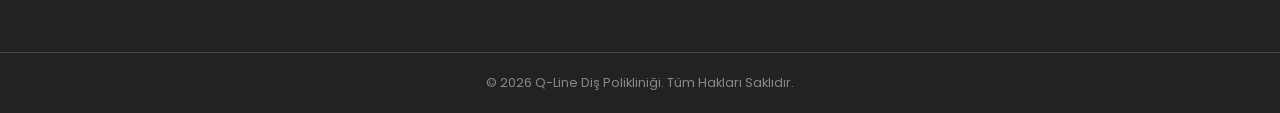
==== commit 52038039: "Update index.html" ====
--- a/index.html
+++ b/index.html
@@ -31,7 +31,7 @@
       <span class="brand-name">Q-Line Diş Polikliniği</span>
     </div>
     <div class="menu-links">
-      <a href="index.html" data-lang="nav_home" class="active">Ana Sayfa</a>
+      <a href="index.html" data-lang="nav_home">Ana Sayfa</a>
       <a href="pages/team.html" data-lang="nav_team">Ekibimiz</a>
       <a href="pages/task2.html" data-lang="nav_price">Fiyatlar</a>
       <a href="pages/teklif.html" data-lang="nav_calc">Hesapla</a>
@@ -141,4 +141,5 @@
   <script src="lang.js"></script>
 </body>
 
-</html>+
+</html>
--- a/style.css
+++ b/style.css
@@ -0,0 +1,947 @@
+/* =========================================
+   1. RENK TANIMLAMALARI VE TEMA AYARLARI
+   ========================================= */
+:root {
+    /* SABİT RENKLER (Marka Renkleri - Değişmez) */
+    --primary-color: #233b61;
+    --accent-color: #3498db;
+    --highlight-color: #00c721;
+
+    /* DEĞİŞKEN RENKLER (Aydınlık Mod - Orijinal Değerlerin) */
+    --bg-body: #f4f6f7;
+    --bg-card: #ffffff;
+    --text-dark: #333333;
+    --text-light: #7f8c8d;
+    --border-color: #eee;
+    --navbar-bg: #ffffff;
+    --shadow-color: rgba(0, 0, 0, 0.1);
+    --input-bg: #ffffff;
+
+    /* CTA Banner Gradients (Aydınlıkta Lacivert) */
+    --cta-gradient-start: #233b61;
+    --cta-gradient-end: #152238;
+}
+
+/* KARANLIK MOD (Sadece Renkleri Değiştirir) */
+body.dark-mode {
+    --primary-color: #4a6fa5; /* Daha yumuşak bir lacivert/mavi */
+    --bg-body: #121212;       /* Koyu Arka Plan */
+    --bg-card: #1e1e1e;       /* Koyu Gri Kartlar */
+    --text-dark: #e0e0e0;     /* Açık renk yazı */
+    --text-light: #b0b0b0;    /* Gri yazı */
+    --border-color: #333;     /* Koyu çizgiler */
+    --navbar-bg: #1a1a1a;     /* Koyu Menü */
+    --shadow-color: rgba(0, 0, 0, 0.5);
+    --input-bg: #2c2c2c;
+
+    /* CTA Banner Gradients (Karanlıkta biraz daha koyu) */
+    --cta-gradient-start: #0f1a2b;
+    --cta-gradient-end: #000000;
+}
+
+/* =========================================
+   2. ORİJİNAL CSS (Sadece Renkler Değişkene Bağlandı)
+   ========================================= */
+
+* {
+    margin: 0;
+    padding: 0;
+    box-sizing: border-box;
+}
+
+body {
+    font-family: 'Poppins', sans-serif;
+    background-color: var(--bg-body);
+    color: var(--text-dark);
+    line-height: 1.6;
+    transition: background-color 0.3s, color 0.3s;
+}
+
+/* ÜST MENÜ (NAVBAR) TASARIMI */
+.navbar {
+    background-color: var(--navbar-bg);
+    height: 80px;
+    display: flex;
+    justify-content: space-between;
+    align-items: center;
+    padding: 0 5%;
+    box-shadow: 0 2px 10px var(--shadow-color);
+    position: sticky;
+    top: 0;
+    z-index: 1000;
+    transition: background-color 0.3s;
+}
+
+.logo-container {
+    display: flex;
+    align-items: center;
+}
+
+.nav-logo {
+    height: 50px;
+    margin-right: 15px;
+}
+
+.brand-name {
+    font-size: 1.5rem;
+    font-weight: 600;
+    color: #008080;
+}
+
+.menu-links {
+    display: flex;
+    align-items: center;
+}
+
+.menu-links a {
+    text-decoration: none;
+    color: var(--text-dark);
+    margin-left: 20px;
+    font-weight: 500;
+    transition: color 0.3s;
+}
+
+.menu-links a:hover {
+    color: #008080;
+}
+
+/* TEMA BUTONU */
+.theme-toggle-btn {
+    background: none;
+    border: 2px solid var(--text-dark);
+    color: var(--text-dark);
+    border-radius: 50%;
+    width: 35px;
+    height: 35px;
+    margin-left: 20px;
+    cursor: pointer;
+    display: flex;
+    align-items: center;
+    justify-content: center;
+    transition: all 0.3s;
+}
+
+.theme-toggle-btn:hover {
+    background-color: var(--text-dark);
+    color: var(--bg-body);
+}
+
+/* HERO ALANI */
+.hero-section {
+    width: 100%;
+    height: 500px;
+    background-image: url('photos/disfoto.jpg');
+    background-size: cover;
+    background-position: center;
+    position: relative;
+    display: flex;
+    align-items: center;
+    justify-content: center;
+    text-align: center;
+}
+
+.hero-overlay {
+    background-color: rgba(0, 0, 0, 0.5);
+    width: 100%;
+    height: 100%;
+    display: flex;
+    flex-direction: column;
+    align-items: center;
+    justify-content: center;
+    color: white !important;
+    padding: 20px;
+}
+
+.hero-overlay h1 {
+    font-size: 3rem;
+    margin-bottom: 10px;
+    color: white !important;
+}
+
+.hero-overlay p {
+    font-size: 1.2rem;
+    margin-bottom: 30px;
+    max-width: 600px;
+    color: white !important;
+}
+
+.cta-button {
+    padding: 15px 30px;
+    background-color: #008080;
+    color: white !important;
+    text-decoration: none;
+    border-radius: 30px;
+    font-weight: bold;
+    transition: background 0.3s;
+}
+
+.cta-button:hover {
+    background-color: #005f5f;
+}
+
+/* İÇERİK BÖLÜMÜ */
+.container,
+.main-container {
+    max-width: 1200px;
+    margin: 50px auto;
+    padding: 0 20px;
+}
+
+.row {
+    display: flex;
+    align-items: center;
+    gap: 40px;
+    flex-wrap: wrap;
+}
+
+.col-text { flex: 1; }
+.col-image { flex: 1; }
+
+.col-image img {
+    width: 100%;
+    border-radius: 10px;
+    box-shadow: 0 5px 15px var(--shadow-color);
+}
+
+.col-text h2 {
+    color: #008080;
+    margin-bottom: 20px;
+    font-size: 2rem;
+}
+
+.features {
+    margin-top: 20px;
+    display: flex;
+    gap: 15px;
+}
+
+.feature-item {
+    background: #e0f7fa;
+    padding: 5px 15px;
+    border-radius: 5px;
+    color: #006064;
+    font-size: 0.9rem;
+}
+
+body.dark-mode .feature-item {
+    background: #004d40;
+    color: #b2dfdb;
+}
+
+/* FOOTER */
+.footer {
+    background-color: #222;
+    color: #fff;
+    padding: 50px 0 20px 0;
+    margin-top: 50px;
+}
+
+.footer-content {
+    max-width: 1200px;
+    margin: 0 auto;
+    display: flex;
+    justify-content: space-around;
+    flex-wrap: wrap;
+    text-align: center;
+}
+
+.footer-box {
+    margin-bottom: 20px;
+    min-width: 200px;
+}
+
+.footer-box img {
+    height: 80px;
+    margin-bottom: 0px;
+    filter: brightness(0) invert(1);
+}
+
+.footer-box h3,
+.footer-box h4 {
+    margin-bottom: 15px;
+    color: #00ced1;
+}
+
+.footer-box a {
+    color: #ccc;
+    text-decoration: none;
+    display: block;
+    margin-bottom: 5px;
+}
+
+.copyright {
+    text-align: center;
+    margin-top: 40px;
+    border-top: 1px solid #444;
+    padding-top: 20px;
+    font-size: 0.8rem;
+    color: #888;
+}
+
+/* SAYFA BAŞLIKLARI */
+.page-header {
+    margin-bottom: 50px;
+    text-align: center;
+}
+
+.page-header::before {
+    content: '';
+    display: block;
+    width: 200px;
+    height: 100px;
+    margin: 0 auto 20px auto;
+    background-image: url('photos/logo.png');
+    background-size: contain;
+    background-repeat: no-repeat;
+    background-position: center;
+}
+
+.page-header h1 {
+    color: var(--primary-color);
+    font-size: 2.5rem;
+    margin-bottom: 10px;
+}
+
+.page-header p {
+    color: var(--text-light);
+    margin-bottom: 40px;
+}
+
+/* FİYAT KARTLARI */
+.pricing-wrapper {
+    display: flex;
+    justify-content: center;
+    gap: 30px;
+    flex-wrap: wrap;
+    align-items: stretch;
+}
+
+.card {
+    background: var(--bg-card);
+    color: var(--text-dark);
+    border-radius: 10px;
+    box-shadow: 0 5px 15px var(--shadow-color);
+    flex: 1;
+    min-width: 300px;
+    max-width: 380px;
+    display: flex;
+    flex-direction: column;
+    overflow: hidden;
+    position: relative;
+    border-top: 5px solid var(--primary-color);
+    transition: transform 0.3s ease;
+}
+
+.card:hover { transform: translateY(-10px); }
+
+.card.popular {
+    border-top: 5px solid var(--highlight-color);
+    transform: scale(1.05);
+    z-index: 1;
+}
+
+.badge {
+    position: absolute;
+    top: 0;
+    right: 0;
+    background-color: var(--highlight-color);
+    color: white;
+    padding: 5px 15px;
+    font-size: 0.8rem;
+    font-weight: bold;
+    border-bottom-left-radius: 10px;
+    z-index: 10;
+}
+
+.card-header {
+    padding: 30px;
+    background-color: var(--bg-body);
+    border-bottom: 1px solid var(--border-color);
+}
+
+.card-header h3 {
+    color: var(--primary-color);
+    margin-bottom: 15px;
+    text-transform: uppercase;
+    letter-spacing: 1px;
+}
+
+.price-box {
+    display: flex;
+    justify-content: center;
+    align-items: baseline;
+    color: var(--text-dark);
+}
+
+.currency { font-size: 1.5rem; margin-right: 5px; }
+.amount { font-size: 3rem; font-weight: bold; color: var(--primary-color); }
+.period { color: var(--text-light); }
+
+.card-body { padding: 30px; flex-grow: 1; }
+.card-body ul { list-style: none; text-align: left; }
+
+.card-body ul li {
+    margin-bottom: 15px;
+    padding-left: 25px;
+    position: relative;
+    color: var(--text-dark);
+}
+
+.card-body ul li::before {
+    content: '✔';
+    color: #27ae60;
+    position: absolute;
+    left: 0;
+    font-weight: bold;
+}
+
+.card-body ul li.disabled {
+    color: var(--text-light);
+    text-decoration: line-through;
+}
+
+.card-body ul li.disabled::before {
+    content: '✖';
+    color: #ccc;
+}
+
+.card-footer {
+    padding: 30px;
+    background-color: var(--bg-body);
+}
+
+.btn {
+    display: inline-block;
+    padding: 12px 30px;
+    color: var(--primary-color);
+    border: 2px solid var(--primary-color);
+    text-decoration: none;
+    border-radius: 25px;
+    font-weight: bold;
+    transition: all 0.3s ease;
+}
+
+.btn:hover { background-color: var(--primary-color); color: white; }
+
+.btn-primary {
+    background-color: var(--highlight-color);
+    border-color: var(--highlight-color);
+    color: white;
+}
+
+.btn-primary:hover {
+    background-color: #0b4715;
+    border-color: #0b4715;
+}
+
+.back-link {
+    margin-top: 40px;
+    text-align: center;
+}
+
+/* GERİ DÖN BUTONU (YENİLENMİŞ) */
+.btn-back {
+    display: inline-flex;
+    align-items: center;
+    gap: 10px;
+    padding: 12px 30px;
+    background-color: var(--bg-card);
+    color: var(--text-dark);
+    border: 2px solid var(--border-color);
+    border-radius: 50px;
+    text-decoration: none;
+    font-weight: 600;
+    font-size: 1rem;
+    transition: all 0.3s ease;
+    box-shadow: 0 4px 10px var(--shadow-color);
+}
+
+.btn-back i {
+    transition: transform 0.3s ease;
+    color: var(--primary-color);
+}
+
+.btn-back:hover {
+    background-color: var(--primary-color);
+    color: white;
+    border-color: var(--primary-color);
+    transform: translateY(-3px);
+    box-shadow: 0 8px 20px rgba(0,0,0,0.15);
+}
+
+.btn-back:hover i {
+    transform: translateX(-5px);
+    color: white;
+}
+
+/* CTA BANNER */
+.cta-banner {
+    width: 100%;
+    background: linear-gradient(135deg, var(--cta-gradient-start) 0%, var(--cta-gradient-end) 100%);
+    padding: 60px 20px;
+    margin-top: 50px;
+    position: relative;
+    overflow: hidden;
+    box-shadow: 0 -5px 20px rgba(0, 0, 0, 0.1);
+}
+
+.cta-banner::before {
+    content: '';
+    position: absolute;
+    top: 0;
+    left: 0;
+    width: 100%;
+    height: 100%;
+    background-image: url('[data-uri]');
+    opacity: 0.1;
+}
+
+.cta-overlay {
+    max-width: 1200px;
+    margin: 0 auto;
+    display: flex;
+    justify-content: space-between;
+    align-items: center;
+    position: relative;
+    z-index: 1;
+}
+
+.cta-text h2 {
+    color: #ffffff !important;
+    font-size: 2rem;
+    margin-bottom: 10px;
+}
+
+.cta-text p {
+    color: #e0f7fa !important;
+    font-size: 1.1rem;
+    max-width: 600px;
+}
+
+.btn-cta {
+    display: inline-flex;
+    align-items: center;
+    gap: 10px;
+    background-color: #00c721;
+    color: #fff !important;
+    padding: 15px 35px;
+    border-radius: 50px;
+    font-size: 1.1rem;
+    font-weight: 600;
+    text-decoration: none;
+    transition: all 0.3s ease;
+    box-shadow: 0 4px 15px rgba(0, 199, 33, 0.3);
+}
+
+.btn-cta:hover {
+    background-color: #009e1b;
+    transform: translateY(-3px);
+    box-shadow: 0 6px 20px rgba(0, 199, 33, 0.5);
+}
+
+/* TEAM SAYFASI */
+.vision-box {
+    max-width: 800px;
+    margin: 0 auto 50px auto;
+    padding: 20px;
+    background-color: var(--bg-card);
+    border-left: 5px solid var(--primary-color);
+    border-radius: 5px;
+    box-shadow: 0 4px 6px var(--shadow-color);
+}
+
+.vision-box p {
+    font-size: 1.1rem;
+    color: var(--text-light);
+    font-style: italic;
+}
+
+.team-wrapper {
+    display: flex;
+    justify-content: center;
+    gap: 30px;
+    flex-wrap: wrap;
+    padding: 20px 0;
+}
+
+.team-card {
+    background: var(--bg-card);
+    width: 280px;
+    border-radius: 15px;
+    overflow: hidden;
+    box-shadow: 0 10px 20px var(--shadow-color);
+    transition: transform 0.4s ease, box-shadow 0.4s ease;
+    border-bottom: 4px solid transparent;
+}
+
+.team-card:hover {
+    transform: translateY(-15px);
+    box-shadow: 0 15px 30px var(--shadow-color);
+    border-bottom: 4px solid var(--accent-color);
+}
+
+.card-image-box {
+    width: 100%;
+    height: 300px;
+    overflow: hidden;
+}
+
+.card-image-box img {
+    width: 100%;
+    height: 100%;
+    object-fit: cover;
+    object-position: top center;
+}
+
+.team-info {
+    padding: 20px;
+    text-align: center;
+    color: var(--text-dark);
+}
+
+.team-info h3 {
+    color: var(--primary-color);
+    margin-bottom: 5px;
+}
+
+.team-info .role {
+    color: var(--accent-color);
+    font-weight: 600;
+    font-size: 0.9rem;
+    display: block;
+    margin-bottom: 10px;
+    text-transform: uppercase;
+}
+
+.team-info .desc {
+    font-size: 0.85rem;
+    color: var(--text-light);
+}
+
+/* FLIP CARD */
+.flip-card-container {
+    background-color: transparent;
+    width: 280px;
+    height: 480px;
+    perspective: 1000px;
+}
+
+.flip-card-inner {
+    position: relative;
+    width: 100%;
+    height: 100%;
+    text-align: center;
+    transition: transform 0.8s;
+    transform-style: preserve-3d;
+    box-shadow: 0 10px 20px var(--shadow-color);
+    border-radius: 15px;
+}
+
+.flip-card-container:hover .flip-card-inner {
+    transform: rotateY(180deg);
+}
+
+.flip-card-front,
+.flip-card-back {
+    position: absolute;
+    width: 100%;
+    height: 100%;
+    -webkit-backface-visibility: hidden;
+    backface-visibility: hidden;
+    border-radius: 15px;
+    display: flex;
+    flex-direction: column;
+    justify-content: center;
+    align-items: center;
+    background-color: var(--bg-card);
+}
+
+.flip-card-front { color: var(--text-dark); }
+
+.tech-avatar {
+    width: 100%;
+    height: 250px;
+    background: linear-gradient(135deg, #1e2a3a 0%, #233b61 100%);
+    display: flex;
+    justify-content: center;
+    align-items: center;
+    color: #00c721;
+    font-size: 4rem;
+    border-bottom: 5px solid var(--highlight-color);
+}
+
+.team-info .role.highlight {
+    color: var(--highlight-color);
+    font-weight: 700;
+}
+
+.flip-card-back {
+    background-color: var(--bg-body);
+    transform: rotateY(180deg);
+    padding: 5px;
+    border: 5px solid var(--primary-color);
+    overflow: hidden;
+}
+
+.flip-card-back img {
+    width: 100%;
+    height: 100%;
+    object-fit: contain;
+    border-radius: 5px;
+}
+
+/* HESAPLAMA ARACI */
+.calculator-wrapper {
+    display: flex;
+    justify-content: center;
+    padding: 20px 10px;
+}
+
+.calculator-card {
+    background: var(--bg-card);
+    width: 100%;
+    max-width: 600px;
+    border-radius: 15px;
+    box-shadow: 0 10px 30px var(--shadow-color);
+    border-top: 6px solid var(--primary-color);
+    overflow: hidden;
+}
+
+.calc-header {
+    background-color: var(--bg-body);
+    padding: 25px;
+    text-align: center;
+    border-bottom: 1px solid var(--border-color);
+}
+
+.calc-header h3 {
+    color: var(--primary-color);
+    margin: 0;
+    font-size: 1.4rem;
+}
+
+.calc-body { padding: 30px; }
+
+.form-group { margin-bottom: 20px; }
+
+.form-group label {
+    display: block;
+    margin-bottom: 8px;
+    font-weight: 600;
+    color: var(--text-dark);
+}
+
+.form-control {
+    width: 100%;
+    padding: 12px;
+    border: 2px solid var(--border-color);
+    border-radius: 8px;
+    font-size: 1rem;
+    font-family: 'Poppins', sans-serif;
+    transition: border-color 0.3s;
+    background-color: var(--input-bg);
+    color: var(--text-dark);
+}
+
+.form-control:focus { outline: none; border-color: #008080; }
+
+.checkbox-group {
+    background: var(--bg-body);
+    padding: 15px;
+    border-radius: 8px;
+    border: 1px solid var(--border-color);
+}
+
+.checkbox-item {
+    display: flex;
+    align-items: center;
+    margin-bottom: 10px;
+}
+
+.checkbox-item:last-child { margin-bottom: 0; }
+
+.checkbox-item input {
+    width: 20px;
+    height: 20px;
+    margin-right: 12px;
+    accent-color: #008080;
+    cursor: pointer;
+}
+
+.checkbox-item label {
+    margin-bottom: 0;
+    cursor: pointer;
+    font-weight: 500;
+    font-size: 0.95rem;
+    color: var(--text-dark);
+}
+
+.btn-calc {
+    width: 100%;
+    padding: 16px;
+    background-color: var(--primary-color);
+    color: white;
+    font-size: 1.1rem;
+    font-weight: bold;
+    border: none;
+    border-radius: 30px;
+    cursor: pointer;
+    transition: all 0.3s ease;
+    margin-top: 15px;
+    font-family: 'Poppins', sans-serif;
+    letter-spacing: 0.5px;
+}
+
+.btn-calc:hover {
+    background-color: #008080;
+    transform: translateY(-2px);
+    box-shadow: 0 4px 10px rgba(0, 128, 128, 0.2);
+}
+
+.calc-footer {
+    background-color: #233b61;
+    color: white;
+    padding: 30px 20px;
+    text-align: center;
+    border-top: 1px solid rgba(255, 255, 255, 0.1);
+}
+
+.calc-footer h4 {
+    margin-bottom: 10px;
+    font-weight: 400;
+    opacity: 0.9;
+    font-size: 1.1rem;
+    color: white;
+}
+
+.total-price {
+    font-size: 2.2rem;
+    font-weight: bold;
+    color: #00c721;
+    margin-bottom: 10px;
+}
+
+.disclaimer {
+    font-size: 0.75rem;
+    color: rgba(255, 255, 255, 0.6);
+    font-style: italic;
+}
+
+/* DİL SEÇİCİ TASARIMI (MODERN PILL STYLE) */
+.lang-switch-container {
+    display: flex;
+    background-color: var(--bg-body);
+    border: 1px solid var(--border-color);
+    border-radius: 20px;
+    padding: 3px;
+    margin-left: 15px;
+    margin-right: 10px;
+    align-items: center;
+    box-shadow: inset 0 2px 4px rgba(0, 0, 0, 0.05);
+}
+
+.lang-btn {
+    background: transparent;
+    border: none;
+    padding: 5px 12px;
+    border-radius: 15px;
+    cursor: pointer;
+    font-size: 0.85rem;
+    font-weight: 600;
+    color: var(--text-light);
+    transition: all 0.3s ease;
+}
+
+.lang-btn.active {
+    background-color: var(--highlight-color);
+    color: white;
+    box-shadow: 0 2px 5px rgba(0, 0, 0, 0.2);
+}
+
+.lang-btn:hover:not(.active) { color: var(--primary-color); }
+
+@keyframes fadeIn {
+    from { opacity: 0; transform: translateY(10px); }
+    to { opacity: 1; transform: translateY(0); }
+}
+
+/* =================================================================
+   MOBİL UYUMLULUK (BURASI TAMAMEN GÜNCELLENDİ)
+   ================================================================= */
+@media (max-width: 768px) {
+    
+    .navbar {
+        flex-direction: column;
+        height: auto;
+        padding: 10px;
+    }
+
+    .logo-container {
+        margin-bottom: 10px;
+    }
+
+    /* MENÜ LİNKLERİ (2 SÜTUNLU SABİT TABLO) */
+    .menu-links {
+        display: grid;
+        grid-template-columns: 1fr 1fr; /* Ekranı tam ortadan 2'ye böl */
+        gap: 8px; /* Kutular arası boşluk */
+        width: 100%;
+        margin-top: 5px;
+    }
+
+    /* Link Kutuları */
+    .menu-links a {
+        margin: 0;
+        text-align: center;
+        padding: 10px 5px;
+        background-color: var(--bg-body);
+        border: 1px solid var(--border-color);
+        border-radius: 8px;
+        font-size: 0.85rem; /* Yazı boyutu */
+        white-space: nowrap; /* Asla alt satıra geçmesin */
+        overflow: hidden;    /* Taşarsa gizle */
+        text-overflow: ellipsis; /* ... koy */
+        display: flex;
+        align-items: center;
+        justify-content: center;
+        height: 40px; /* SABİT YÜKSEKLİK (Zıplamayı Önler) */
+    }
+
+    /* Aktif Link Rengi */
+    .menu-links a.active {
+        background-color: var(--primary-color);
+        color: white;
+        border-color: var(--primary-color);
+    }
+
+    /* ARAÇLAR (Dil ve Tema - En Alta Tam Genişlik) */
+    /* Bunları Grid'in dışına taşıyıp en alta alıyoruz */
+    .menu-links {
+        position: relative;
+        padding-bottom: 50px; /* Alt araçlar için yer aç */
+    }
+
+    /* Dil ve Tema Butonlarını En Alta Sabitle */
+    .lang-switch-container {
+        position: absolute;
+        bottom: 0;
+        left: 20%; /* Ortala */
+        margin: 0 !important;
+    }
+
+    .theme-toggle-btn {
+        position: absolute;
+        bottom: 5px;
+        right: 20%; /* Ortala */
+        margin: 0 !important;
+    }
+
+    /* DİĞER MOBİL AYARLAR */
+    .calculator-wrapper { padding: 0; }
+    .calculator-card { margin: 10px; }
+    .team-wrapper { flex-direction: column; }
+    .row { flex-direction: column; }
+    .footer-content { flex-direction: column; }
+    .btn-cta { width: 100%; justify-content: center; }
+}
+
